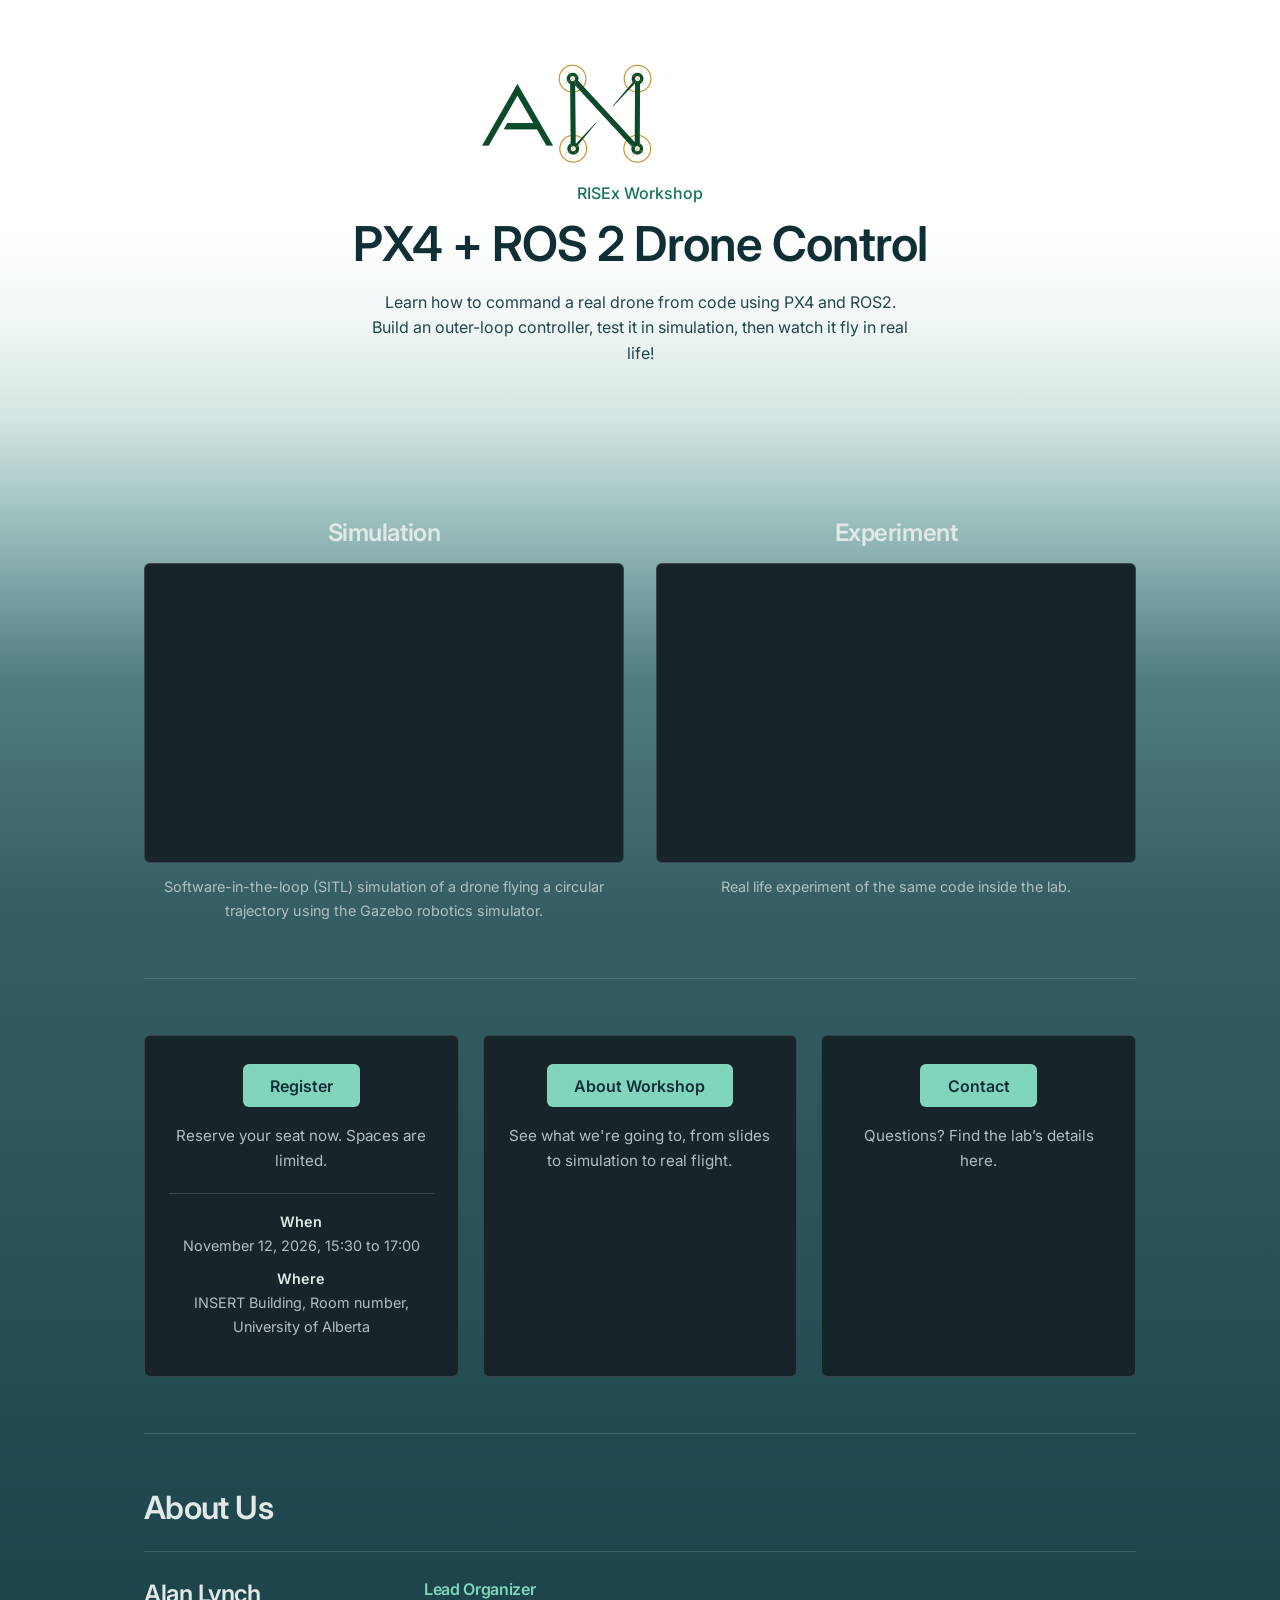
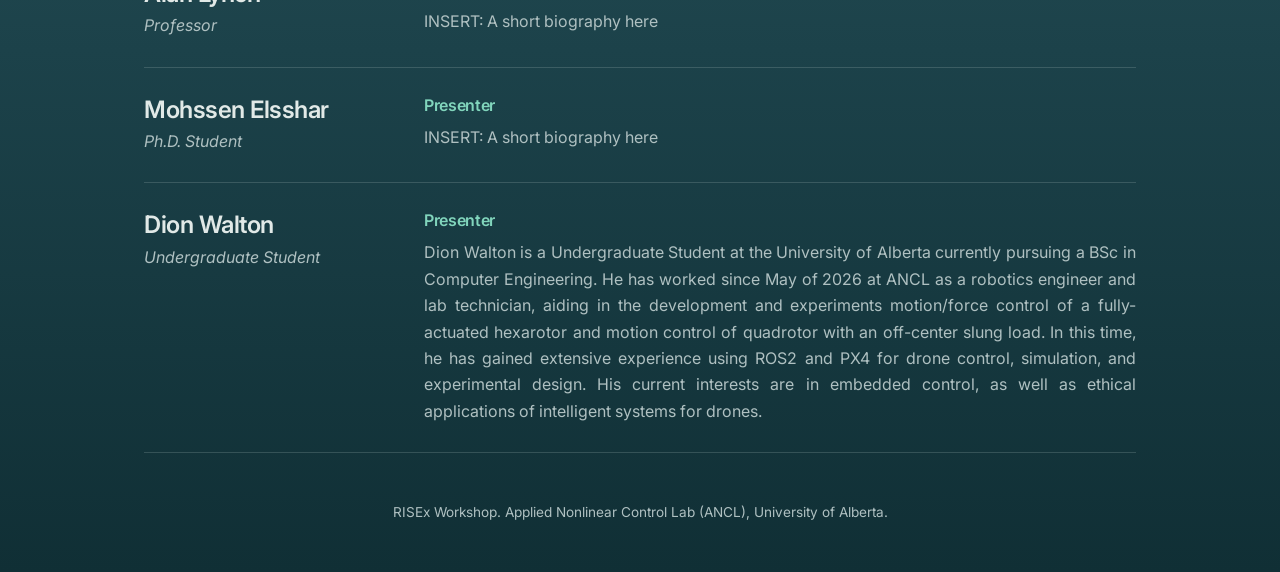
==== index.html @ a8067ac5 "Improve website header, ANCL logo integration, and background gradient" ====
<!DOCTYPE html>
<html lang="en">
<head>
  <meta charset="utf-8">
  <meta name="viewport" content="width=device-width, initial-scale=1">
  <title>PX4 + ROS 2 Drone Control | RISEx Workshop</title>
  <link rel="preconnect" href="https://fonts.googleapis.com">
  <link rel="preconnect" href="https://fonts.gstatic.com" crossorigin>
  <link href="https://fonts.googleapis.com/css2?family=Inter:ital,wght@0,400;0,500;0,600;1,400&display=swap" rel="stylesheet">
  <link rel="stylesheet" href="style.css">
</head>
<body>

<!-- ============ BANNER ============ -->
<header class="banner">
  <div class="logo-ribbon">
    <div class="wrap logo-ribbon-inner">
      <img src="assets/ANCL_logo.gif"
           alt="ANCL Logo"
           class="ribbon-logo">
    </div>
  </div>

  <div class="wrap banner-inner">

    <div>
      <p class="kicker">RISEx Workshop</p>
      <h1>PX4 + ROS 2 Drone Control</h1>
      <p class="lede">Learn how to command a real drone from code using PX4 and ROS2.
        Build an outer-loop controller, 
        test it in simulation, then watch it fly in real life!
      </p>
    </div>
  </div>
</header>

<main class="wrap">

  <!-- ============ SIMULATION / EXPERIMENT GIFS ============ -->
  <section class="demos">
    <figure>
      <h2>Simulation</h2>
      <div class="media"><img src="assets/simulation.gif" alt="PX4 SITL simulation"></div>
      <figcaption>Software-in-the-loop (SITL) simulation of a drone flying a circular trajectory 
        using the Gazebo robotics simulator.
      </figcaption>
    </figure>
    <figure>
      <h2>Experiment</h2>
      <div class="media"><img src="assets/experiment.gif" alt="Real drone flight"></div>
      <figcaption>Real life experiment of the same code inside the lab.</figcaption>
    </figure>
  </section>

  <hr>

  <!-- ============ BUTTONS ============ -->
  <section class="actions">
    <div class="card">
      <a class="btn" href="https://conference.albertarobotics.ca/registration/">Register</a>
      <p>Reserve your seat now. Spaces are limited.</p>
      <dl class="when">
        <dt>When</dt><dd>November 12, 2026, 15:30 to 17:00</dd>
        <dt>Where</dt><dd>INSERT Building, Room number, University of Alberta</dd>
      </dl>
    </div>

    <div class="card">
      <a class="btn" href="about.html">About Workshop</a>
      <p>See what we're going to, from slides to simulation to real flight.</p>
    </div>

    <div class="card">
      <button class="btn" id="contact-btn" type="button" aria-expanded="false" aria-controls="contact-panel">Contact</button>
      <p>Questions? Find the lab’s details here.</p>
    </div>
  </section>

  <!-- Revealed by the Contact button -->
  <div id="contact-panel" class="popup-overlay" hidden>
    <div class="popup-card">
      <button type="button" class="close-btn" id="close-btn" aria-label="Close contact details">&times;</button>
      <h2>Contact Us</h2>
      <dl class="when">
        <h3>Email</h3>
      <p><a href="mailto:alan.lynch@ualberta.ca">alan.lynch@ualberta.ca</a></p>
      <h3>Office phone</h3>
      <p><a href="tel:+17804925147">+1 (780) 492-5147</a></p>
      <h3>Location</h3>
      <p>
        Room W4-050<br>
        ECERF Building (<a href="https://maps.app.goo.gl/ZKnCwWi2fNKg6QhK7">map</a>)<br>
        9107-116 Street NW<br>
        University of Alberta<br>
        Edmonton, Alberta
      </p>
      <h3>Mailing address</h3>
      <p>
        Professor A. F. Lynch<br>
        Donadeo Innovation Centre for Engineering<br>
        9211-116 Street NW<br>
        Edmonton, Alberta<br>
        Canada T6G 1H9
      </p>
      </dl>      
    </div>
  </div>

  <hr>

  <!-- ============ ABOUT US ============ -->
  <section>
    <h2 class="section-title">About Us</h2>

    <article class="person">
      <div>
        <h3>Alan Lynch</h3>
        <p class="rank">Professor</p>
      </div>
      <div>
        <h4>Lead Organizer</h4>
        <p class="bio">INSERT: A short biography here</p>
      </div>
    </article>

    <article class="person">
      <div>
        <h3>Mohssen Elsshar</h3>
        <p class="rank">Ph.D. Student</p>
      </div>
      <div>
        <h4>Presenter</h4>
        <p class="bio">INSERT: A short biography here</p>
      </div>
    </article>

    <article class="person">
      <div>
        <h3>Dion Walton</h3>
        <p class="rank">Undergraduate Student</p>
      </div>
      <div>
        <h4>Presenter</h4>
        <p class="bio">
          Dion Walton is a Undergraduate Student at the University of Alberta currently pursuing a BSc in Computer 
          Engineering. He has worked since May of 2026 at ANCL as a robotics engineer and lab technician, aiding
          in the development and experiments motion/force control of a fully-actuated hexarotor and motion control of 
          quadrotor with an off-center slung load. In this time, he has gained extensive experience using ROS2 and PX4 
          for drone control, simulation, and experimental design. His current interests are in embedded control, 
          as well as ethical applications of intelligent systems for drones.  
        </p>
      </div>
    </article>
  </section>

</main>

<footer class="wrap" style="padding:3rem 1.5rem;text-align:center;font-size:.85rem">
  RISEx Workshop. Applied Nonlinear Control Lab (ANCL), University of Alberta.
</footer>

<script>
  const btn = document.getElementById('contact-btn');
  const panel = document.getElementById('contact-panel');
  const closeBtn = document.getElementById('close-btn');

  function togglePanel(show) {
    const isOpen = show !== undefined ? show : panel.hidden;
    panel.hidden = !isOpen;
    btn.setAttribute('aria-expanded', isOpen);
  }

  btn.addEventListener('click', (e) => {
    e.stopPropagation();
    togglePanel();
  });

  if (closeBtn) {
    closeBtn.addEventListener('click', () => togglePanel(false));
  }

  // Close when clicking the backdrop overlay area outside the card
  panel.addEventListener('click', (e) => {
    if (e.target === panel) {
      togglePanel(false);
    }
  });

  // Close on Escape key press
  document.addEventListener('keydown', (e) => {
    if (e.key === 'Escape' && !panel.hidden) {
      togglePanel(false);
      btn.focus();
    }
  });

  // hide broken image icons until files are added
  document.querySelectorAll('img').forEach(i => i.addEventListener('error', () => i.style.visibility = 'hidden'));
</script>
</body>
</html>
---- style.css ----
/* ============ THEME ============ */
:root {
  --bg: #102F35;            /* page background */
  --banner: #17252B;        /* banner, cards, panels */
  --accent: #81D5BC;        /* buttons, highlights */
  --on-accent: #102F35;     /* button text */
  --accent-hover: #9AE2CD;
  --text: #E1E9E7;          /* headers, main text */
  --muted: #AFC0C1;         /* descriptions, secondary text */
  --line: rgba(175, 192, 193, 0.22);
  --radius: 6px;
  --max: 1040px;
  --font-body: "Inter", system-ui, sans-serif;
  --font-head: "Inter", system-ui, sans-serif;
}

* { box-sizing: border-box; }
body {
  margin: 0;
  min-height: 100vh;
  background: linear-gradient(
    to bottom,
    #ffffff 0px,
    #ffffff 230px,
    #f0f7f6 320px,
    #d2e5e2 420px,
    #9bbfbd 520px,
    #507c80 680px,
    #365f65 900px,
    #285158 1250px,
    #1c424a 1650px,
    #102F35 100%
  );
  color: var(--muted);
  font: 400 1rem/1.65 var(--font-body);
}
.wrap { max-width: var(--max); margin: 0 auto; padding: 0 1.5rem; }
h1, h2, h3, h4 { margin: 0; color: var(--text); font-family: var(--font-head); font-weight: 600; line-height: 1.15; letter-spacing: -0.02em; }
a { color: var(--accent); }
img { display: block; max-width: 100%; }
hr { border: 0; border-top: 1px solid var(--line); margin: 3.5rem 0; }
p { margin: 0; }

/* ---------- Banner ---------- */
.banner { background: transparent; border: none; }
.banner-inner {
  display: flex;
  align-items: center;
  justify-content: center;
  text-align: center;
  margin-top: -45px;
  padding: 0 24px 105px;
  position: relative;
  z-index: 2;
}
.logo-ribbon {
  background: transparent;
  border: none;
}

.logo-ribbon-inner {
  display: flex;
  justify-content: center;
  align-items: center;
  padding: 0 24px;
}

.ribbon-logo {
  display: block;
  width: 400px;
  max-width: 100%;
  height: auto;
  background: white;
  border: none;
  border-radius: 0;
  box-shadow: none;
}
.banner h1 { font-size: clamp(2rem, 4vw, 3rem); color: #102F35; line-height: 1.15; }
.banner .kicker { margin-bottom: 10px; color: #16745B; font-weight: 500; }
.banner .lede {
  margin: 18px auto 0;
  max-width: 55ch;
  color: #24454B;
  line-height: 1.6;
}

/* ---------- Simulation / experiment gifs ---------- */
.demos { display: grid; grid-template-columns: 1fr 1fr; gap: 2rem; margin-top: 3rem; }
.demos figure { margin: 0; text-align: center; }
.demos h2 { margin-bottom: 1rem; font-size: 1.5rem; }
.media { aspect-ratio: 16 / 10; overflow: hidden; background: var(--banner); border: 1px solid var(--line); border-radius: var(--radius); }
.media img { width: 100%; height: 100%; object-fit: cover; }
.demos figcaption { margin-top: .75rem; font-size: .9rem; }

/* ---------- Action cards ---------- */
.actions { display: grid; grid-template-columns: repeat(3, 1fr); gap: 1.5rem; }
.card { display: flex; flex-direction: column; align-items: center; gap: 1rem; padding: 1.75rem 1.5rem; text-align: center; background: var(--banner); border: 1px solid var(--line); border-radius: var(--radius); }
.card p { font-size: .95rem; }
.btn { display: inline-block; padding: .7rem 1.7rem; border: 0; border-radius: var(--radius); background: var(--accent); color: var(--on-accent); font: 600 1rem var(--font-body); text-decoration: none; cursor: pointer; transition: background .15s; }
.btn:hover { background: var(--accent-hover); }
.btn:focus-visible { outline: 2px solid var(--text); outline-offset: 3px; }
.when { width: 100%; margin: .25rem 0 0; padding-top: 1rem; border-top: 1px solid var(--line); font-size: .9rem; }
.when dt { color: var(--text); font-weight: 600; }
.when dd { margin: 0 0 .6rem; }

/* ---------- Pop-up Button ---------- */
/* Full-screen Backdrop Blur */
.popup-overlay {
  position: fixed;
  inset: 0;
  z-index: 1000;
  display: flex;
  align-items: center;
  justify-content: center;
  background: rgba(16, 47, 53, 0.65); /* Matches --bg with transparency */
  backdrop-filter: blur(8px);
  -webkit-backdrop-filter: blur(8px); /* Safari support */
}

.popup-overlay[hidden] {
  display: none !important;
}

/* Card Content */
.popup-card {
  position: relative;
  width: min(90vw, 420px);
  padding: 2rem 1.75rem 1.75rem;
  background: var(--banner);
  color: var(--muted);
  border: 1px solid var(--line);
  border-radius: var(--radius);
  box-shadow: 0 20px 25px -5px rgba(0, 0, 0, 0.5), 0 8px 10px -6px rgba(0, 0, 0, 0.5);
}

.popup-card h3 {
  margin-bottom: 0.75rem;
  color: var(--text);
}

.popup-card p {
  margin-bottom: 0.5rem;
}

/* Close button matching theme */
.close-btn {
  position: absolute;
  top: 0.75rem;
  right: 0.75rem;
  display: flex;
  align-items: center;
  justify-content: center;
  width: 2rem;
  height: 2rem;
  padding: 0;
  background: transparent;
  border: 0;
  border-radius: var(--radius);
  color: var(--muted);
  font-size: 1.5rem;
  line-height: 1;
  cursor: pointer;
  transition: color 0.15s, background-color 0.15s;
}

.close-btn:hover {
  background: var(--line);
  color: var(--accent);
}

.close-btn:focus-visible {
  outline: 2px solid var(--text);
  outline-offset: 2px;
}

/* ---------- About us (paper-style author blocks) ---------- */
.section-title { margin-bottom: 1.5rem; font-size: 2rem; }
.person { display: grid; grid-template-columns: 240px 1fr; gap: 1rem 2.5rem; padding: 1.75rem 0; border-top: 1px solid var(--line); }
.person:last-child { border-bottom: 1px solid var(--line); }
.person h3 { font-size: 1.5rem; }
.rank { margin-top: .3rem; font-style: italic; }
.person h4 { margin-bottom: .6rem; color: var(--accent); font-family: var(--font-body); font-size: 1rem; font-weight: 600; }
.person .bio { text-align: justify; hyphens: auto; }

/* ---------- About page (poster) ---------- */
.back { display: inline-block; padding: 1rem 0; text-decoration: none; font-weight: 500; }
.poster { padding-top: 3.5rem; padding-bottom: 4rem; }
.poster h1 { font-size: clamp(2.4rem, 6vw, 4rem); }
.poster .lede { margin-top: 1rem; font-size: 1.15rem; }
.parts { display: grid; grid-template-columns: repeat(3, 1fr); gap: 1.5rem; }
.part { padding: 1.5rem; background: var(--banner); border: 1px solid var(--line); border-radius: var(--radius); }
.part .num { display: block; margin-bottom: .5rem; color: var(--accent); font: 600 2.6rem/1 var(--font-head); }
.part h2 { font-size: 1.4rem; }
.part .meta { margin-top: .2rem; font-size: .9rem; }
.part ul, .outcomes { margin: 1rem 0 0; padding-left: 1.1rem; }
.part li, .outcomes li { margin-bottom: .45rem; }
.outcomes { columns: 2; column-gap: 3rem; }
.outcomes li { break-inside: avoid; }
.poster h2.sub { margin-bottom: 1rem; font-size: 1.6rem; }

@media (max-width: 760px) {
  .banner-inner { flex-direction: column; align-items: center; margin-top: -25px; padding-bottom: 90px; }
  .ribbon-logo { width: 340px; }
  .demos, .actions, .parts { grid-template-columns: 1fr; }
  .person { grid-template-columns: 1fr; }
  .outcomes { columns: 1; }
  .panel dl { grid-template-columns: 1fr; gap: .1rem; }
  .panel dd { margin-bottom: .6rem; }
}
@media (prefers-reduced-motion: reduce) { .btn { transition: none; } }
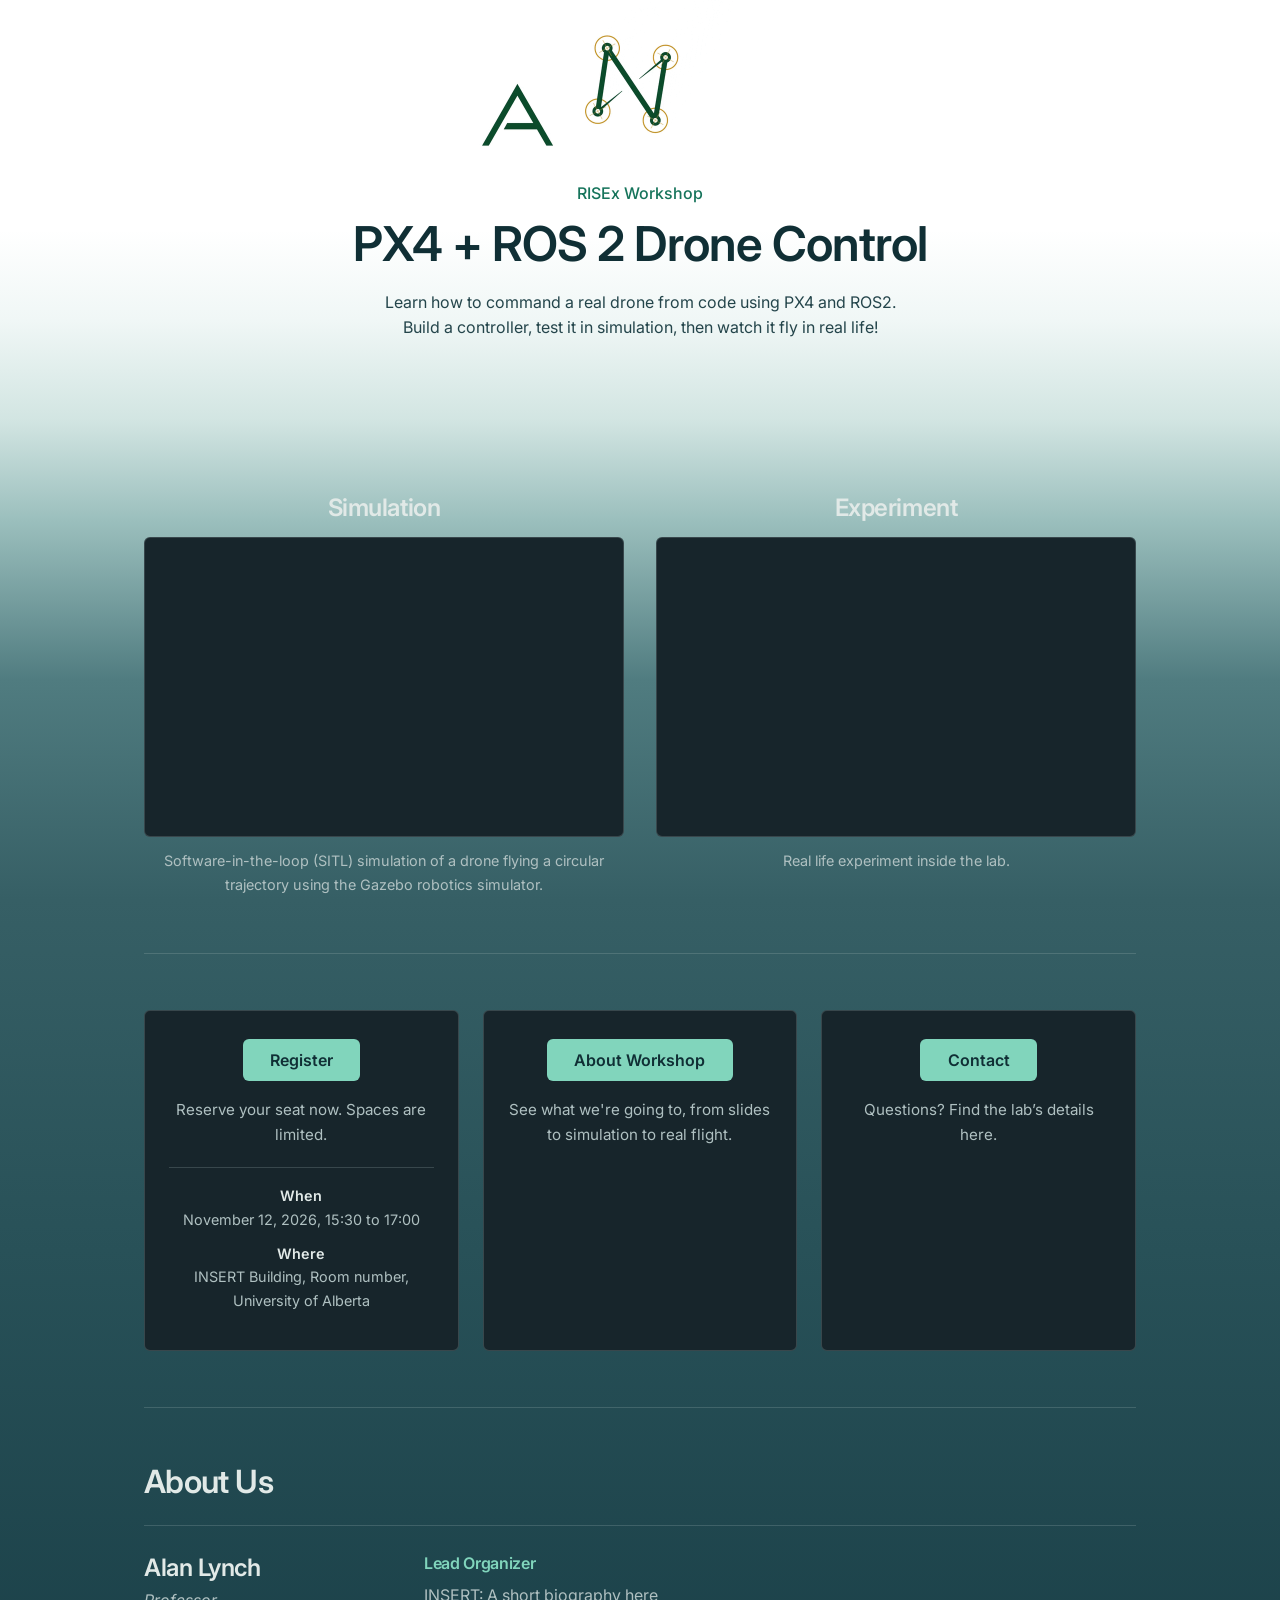
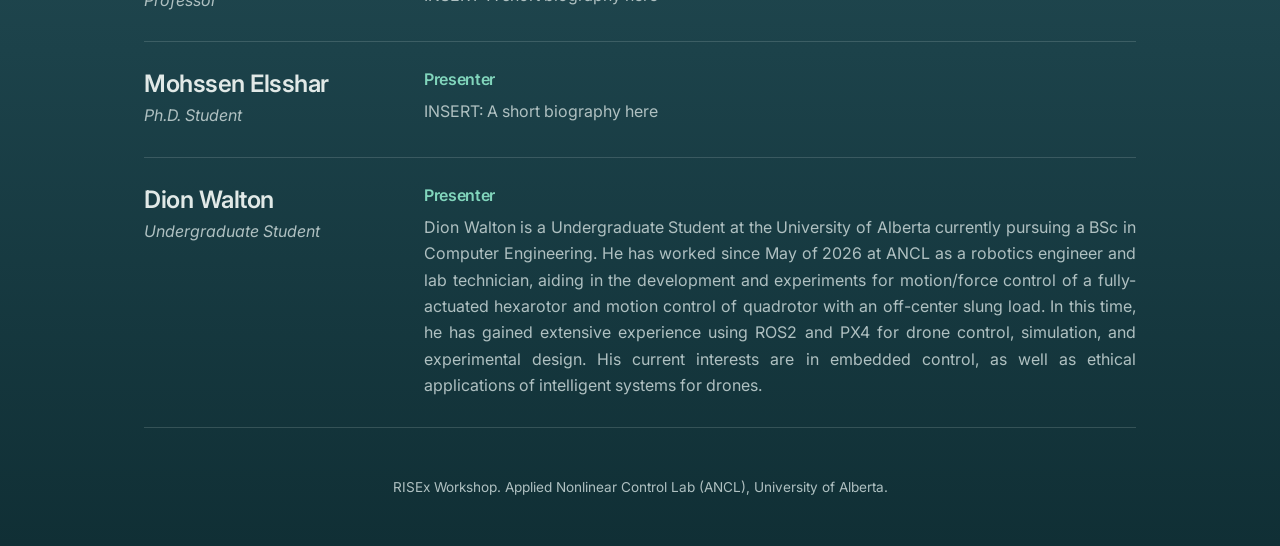
==== commit 16e1d4f5: "Merge branch 'improve-website-design'" ====
--- a/index.html
+++ b/index.html
@@ -27,8 +27,7 @@
       <p class="kicker">RISEx Workshop</p>
       <h1>PX4 + ROS 2 Drone Control</h1>
       <p class="lede">Learn how to command a real drone from code using PX4 and ROS2.
-        Build an outer-loop controller, 
-        test it in simulation, then watch it fly in real life!
+        Build a controller, test it in simulation, then watch it fly in real life!
       </p>
     </div>
   </div>
@@ -48,7 +47,7 @@
     <figure>
       <h2>Experiment</h2>
       <div class="media"><img src="assets/experiment.gif" alt="Real drone flight"></div>
-      <figcaption>Real life experiment of the same code inside the lab.</figcaption>
+      <figcaption>Real life experiment inside the lab.</figcaption>
     </figure>
   </section>
 
@@ -144,7 +143,7 @@
         <p class="bio">
           Dion Walton is a Undergraduate Student at the University of Alberta currently pursuing a BSc in Computer 
           Engineering. He has worked since May of 2026 at ANCL as a robotics engineer and lab technician, aiding
-          in the development and experiments motion/force control of a fully-actuated hexarotor and motion control of 
+          in the development and experiments for motion/force control of a fully-actuated hexarotor and motion control of 
           quadrotor with an off-center slung load. In this time, he has gained extensive experience using ROS2 and PX4 
           for drone control, simulation, and experimental design. His current interests are in embedded control, 
           as well as ethical applications of intelligent systems for drones.  
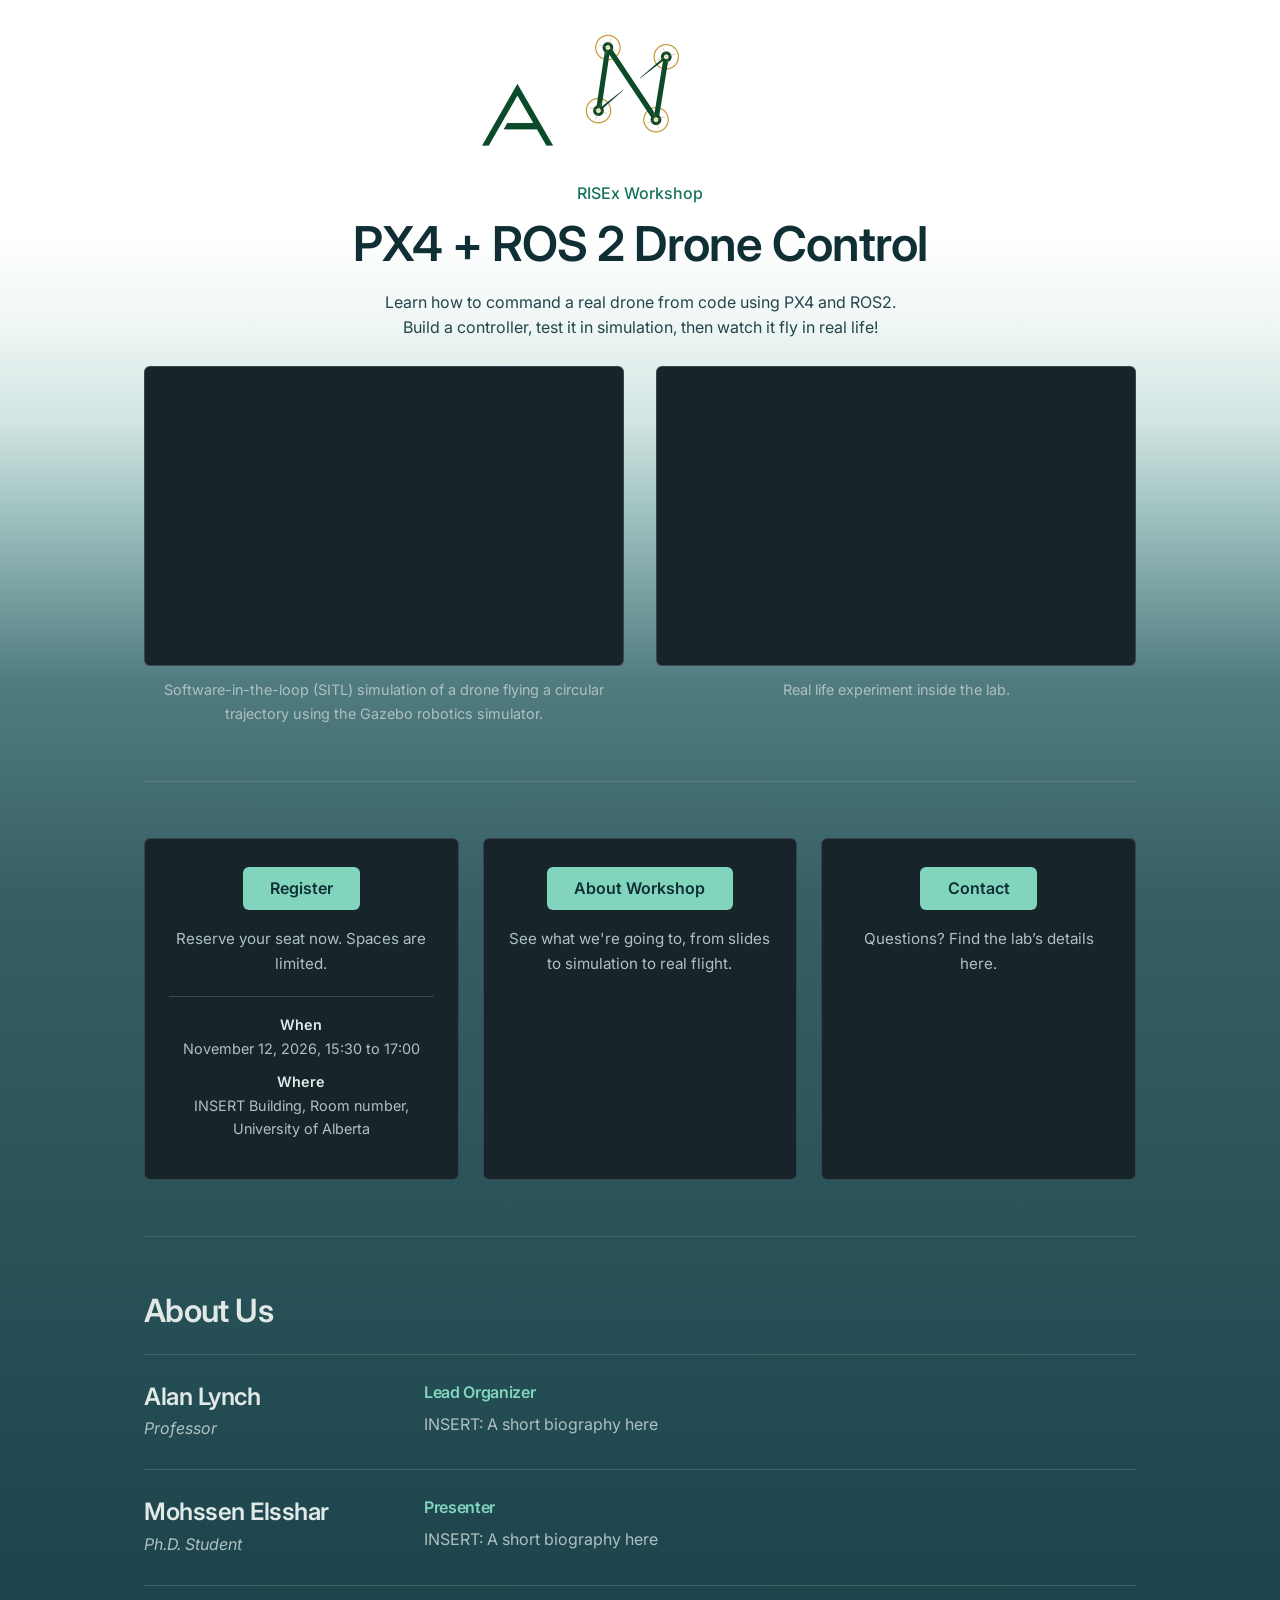
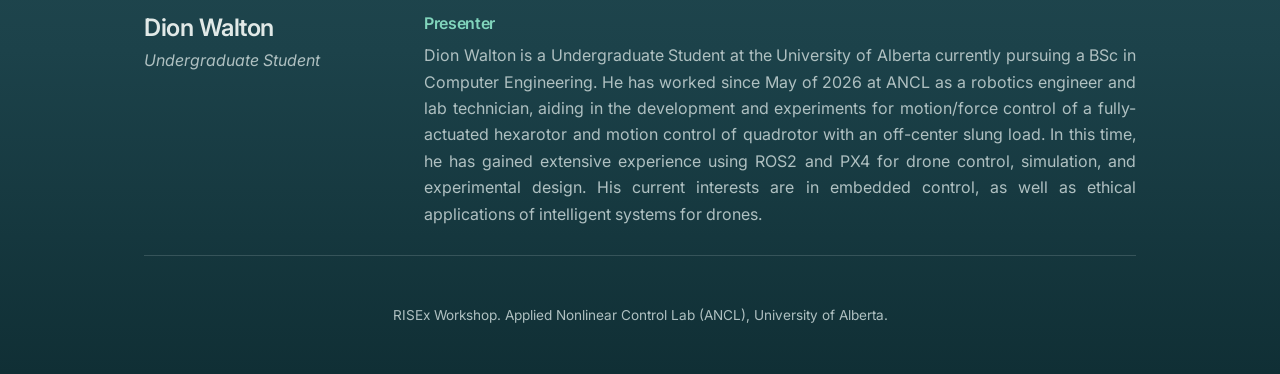
==== commit d4ac6c45: "fix formatting issues, updated colours" ====
--- a/index.html
+++ b/index.html
@@ -38,14 +38,12 @@
   <!-- ============ SIMULATION / EXPERIMENT GIFS ============ -->
   <section class="demos">
     <figure>
-      <h2>Simulation</h2>
       <div class="media"><img src="assets/simulation.gif" alt="PX4 SITL simulation"></div>
       <figcaption>Software-in-the-loop (SITL) simulation of a drone flying a circular trajectory 
         using the Gazebo robotics simulator.
       </figcaption>
     </figure>
     <figure>
-      <h2>Experiment</h2>
       <div class="media"><img src="assets/experiment.gif" alt="Real drone flight"></div>
       <figcaption>Real life experiment inside the lab.</figcaption>
     </figure>
@@ -152,11 +150,10 @@
     </article>
   </section>
 
+  <footer class="wrap" style="padding:3rem 1.5rem;text-align:center;font-size:.85rem">
+    RISEx Workshop. Applied Nonlinear Control Lab (ANCL), University of Alberta.
+  </footer>
 </main>
-
-<footer class="wrap" style="padding:3rem 1.5rem;text-align:center;font-size:.85rem">
-  RISEx Workshop. Applied Nonlinear Control Lab (ANCL), University of Alberta.
-</footer>
 
 <script>
   const btn = document.getElementById('contact-btn');
--- a/style.css
+++ b/style.css
@@ -85,7 +85,7 @@
 }
 
 /* ---------- Simulation / experiment gifs ---------- */
-.demos { display: grid; grid-template-columns: 1fr 1fr; gap: 2rem; margin-top: 3rem; }
+.demos { display: grid; grid-template-columns: 1fr 1fr; gap: 2rem; margin-top: -5.0rem; }
 .demos figure { margin: 0; text-align: center; }
 .demos h2 { margin-bottom: 1rem; font-size: 1.5rem; }
 .media { aspect-ratio: 16 / 10; overflow: hidden; background: var(--banner); border: 1px solid var(--line); border-radius: var(--radius); }
@@ -183,6 +183,7 @@
 .person .bio { text-align: justify; hyphens: auto; }
 
 /* ---------- About page (poster) ---------- */
+body.about-page { background: var(--bg); }
 .back { display: inline-block; padding: 1rem 0; text-decoration: none; font-weight: 500; }
 .poster { padding-top: 3.5rem; padding-bottom: 4rem; }
 .poster h1 { font-size: clamp(2.4rem, 6vw, 4rem); }
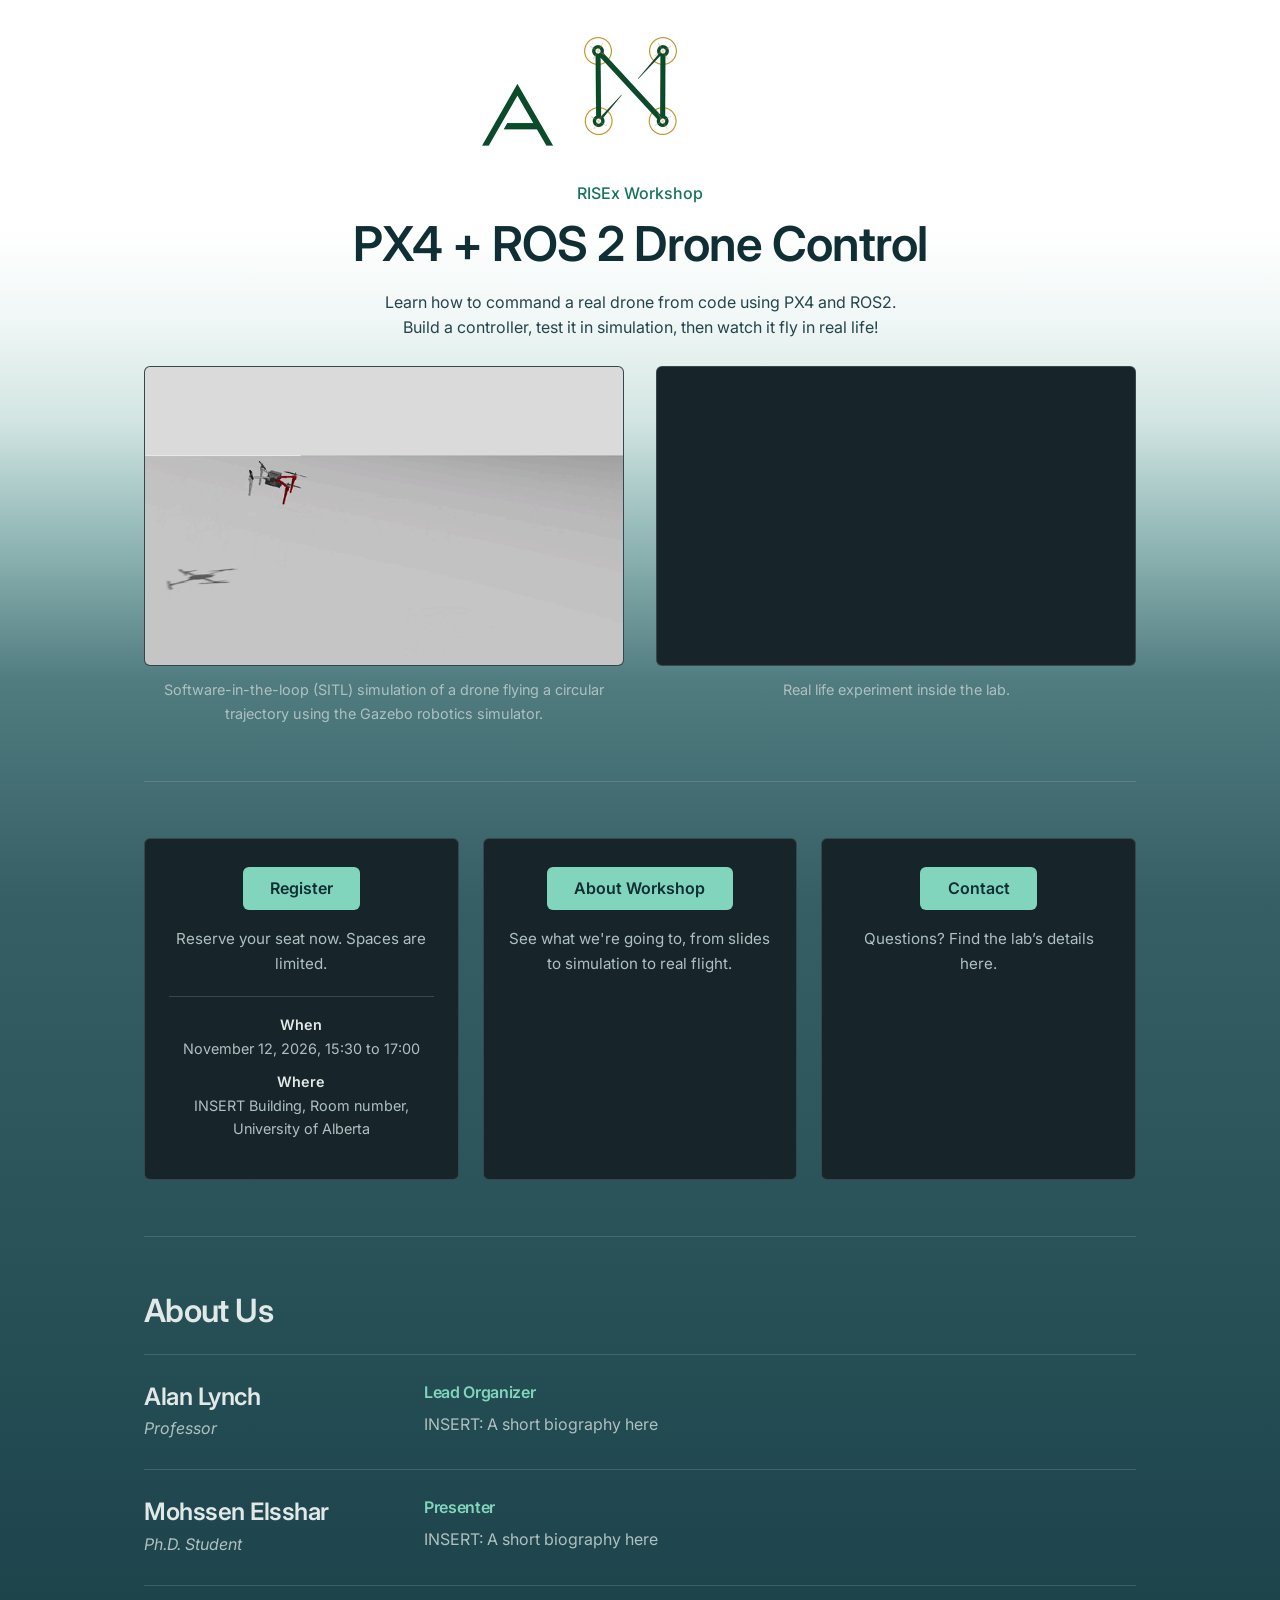
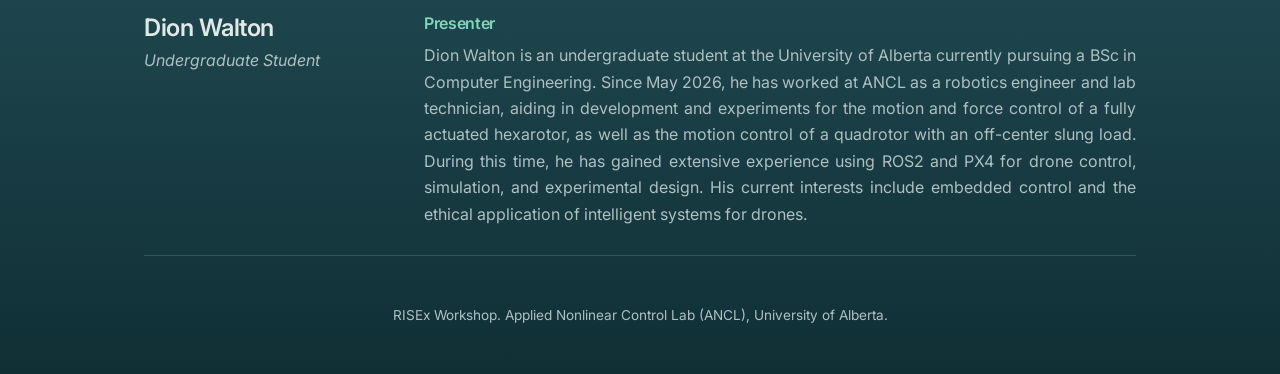
==== commit 93c40ea8: "fix bio" ====
--- a/index.html
+++ b/index.html
@@ -139,12 +139,13 @@
       <div>
         <h4>Presenter</h4>
         <p class="bio">
-          Dion Walton is a Undergraduate Student at the University of Alberta currently pursuing a BSc in Computer 
-          Engineering. He has worked since May of 2026 at ANCL as a robotics engineer and lab technician, aiding
-          in the development and experiments for motion/force control of a fully-actuated hexarotor and motion control of 
-          quadrotor with an off-center slung load. In this time, he has gained extensive experience using ROS2 and PX4 
-          for drone control, simulation, and experimental design. His current interests are in embedded control, 
-          as well as ethical applications of intelligent systems for drones.  
+          Dion Walton is an undergraduate student at the University of Alberta currently pursuing a BSc in 
+          Computer Engineering. Since May 2026, he has worked at ANCL as a robotics engineer and lab technician, 
+          aiding in development and experiments for the motion and force control of a fully actuated hexarotor, 
+          as well as the motion control of a quadrotor with an off-center slung load. During this time, 
+          he has gained extensive experience using ROS2 and PX4 for drone control, simulation, and experimental 
+          design. His current interests include embedded control and the ethical application of 
+          intelligent systems for drones.
         </p>
       </div>
     </article>
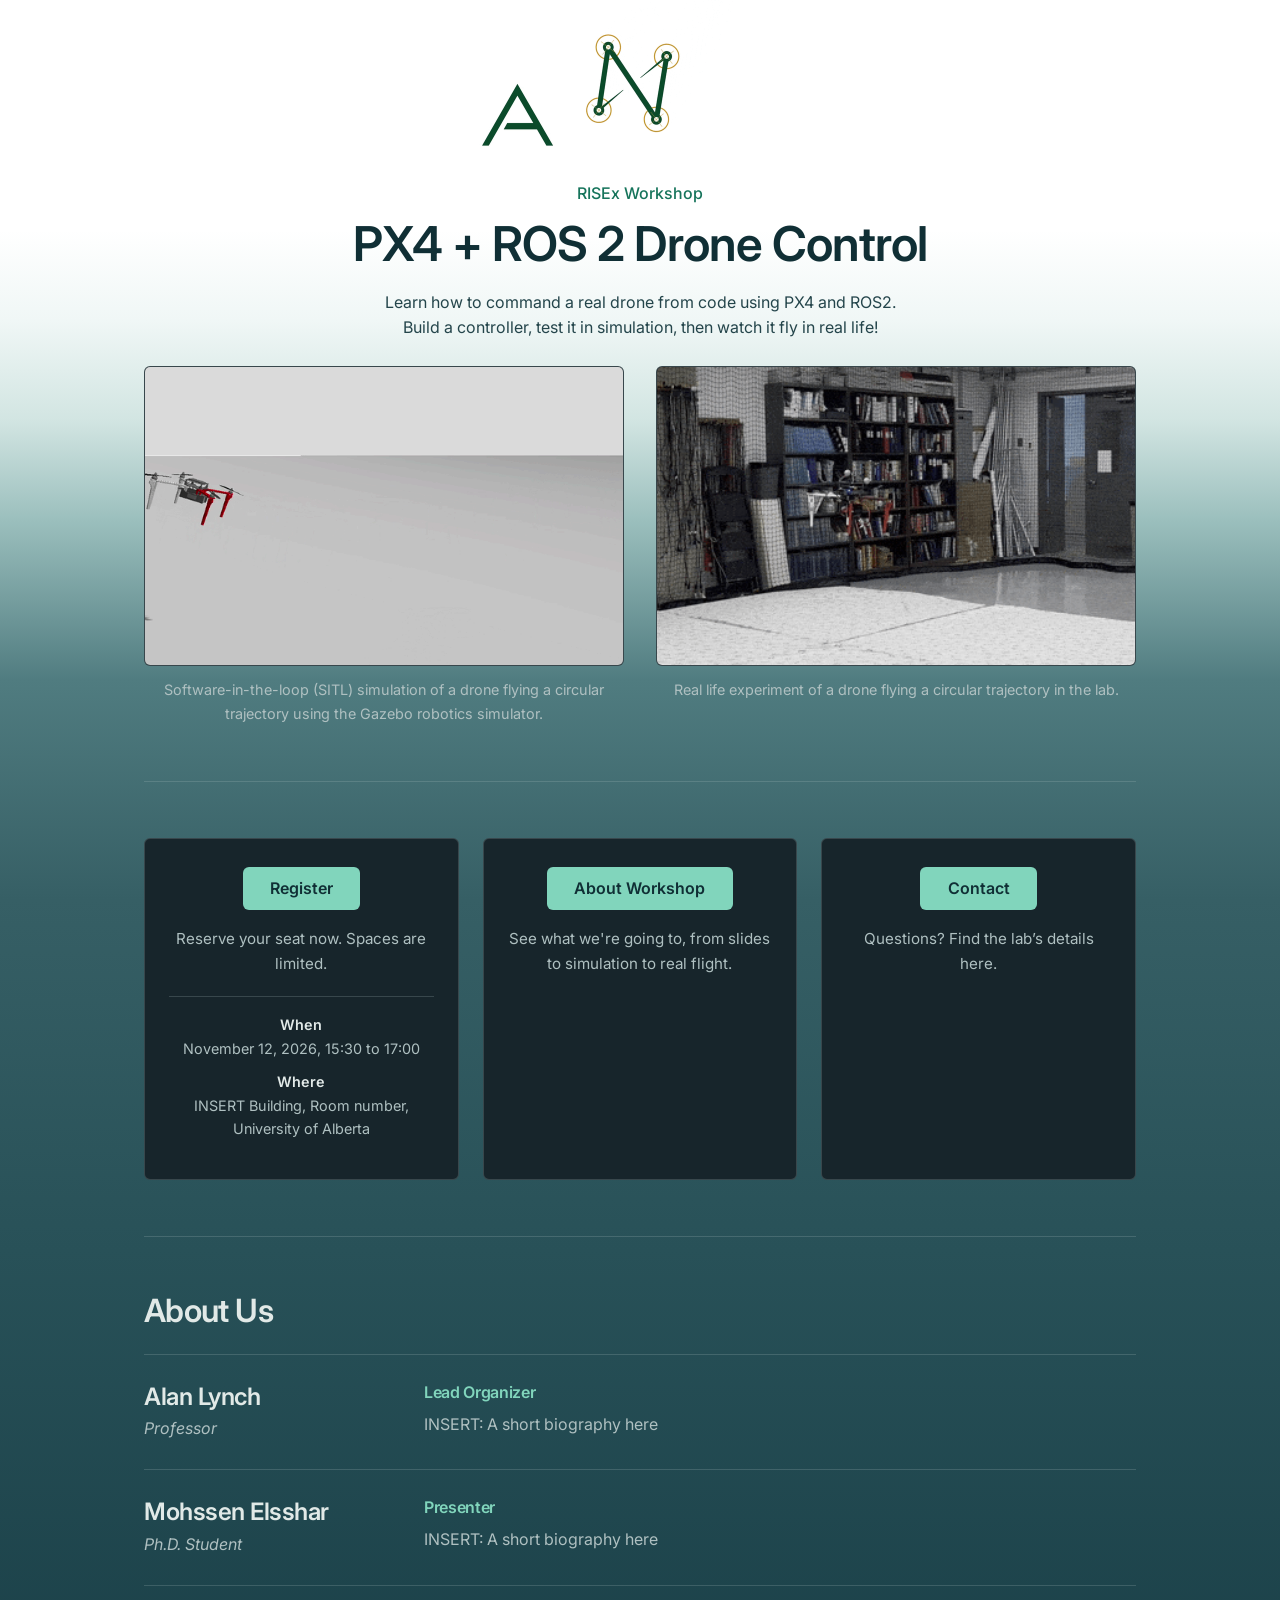
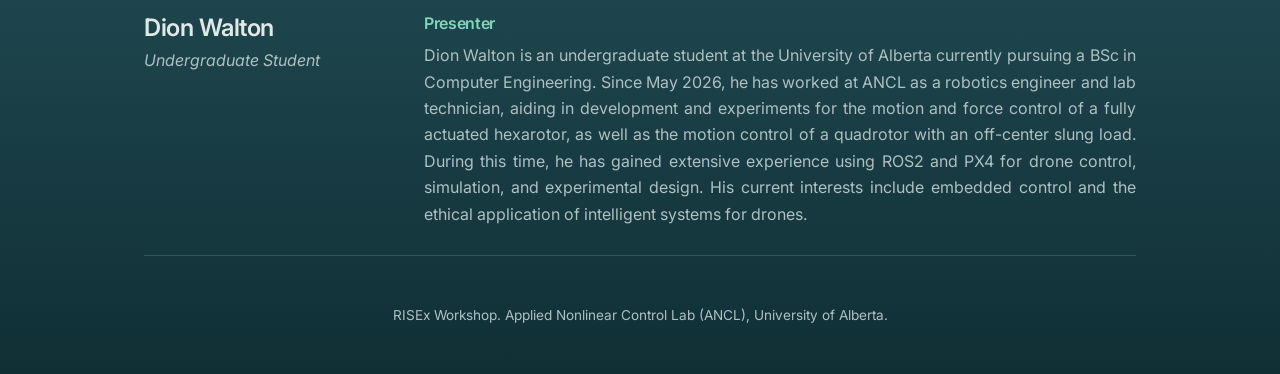
==== commit 84070034: "added a bit more for the exp caption" ====
--- a/index.html
+++ b/index.html
@@ -45,7 +45,7 @@
     </figure>
     <figure>
       <div class="media"><img src="assets/experiment.gif" alt="Real drone flight"></div>
-      <figcaption>Real life experiment inside the lab.</figcaption>
+      <figcaption>Real life experiment of a drone flying a circular trajectory in the lab.</figcaption>
     </figure>
   </section>
 
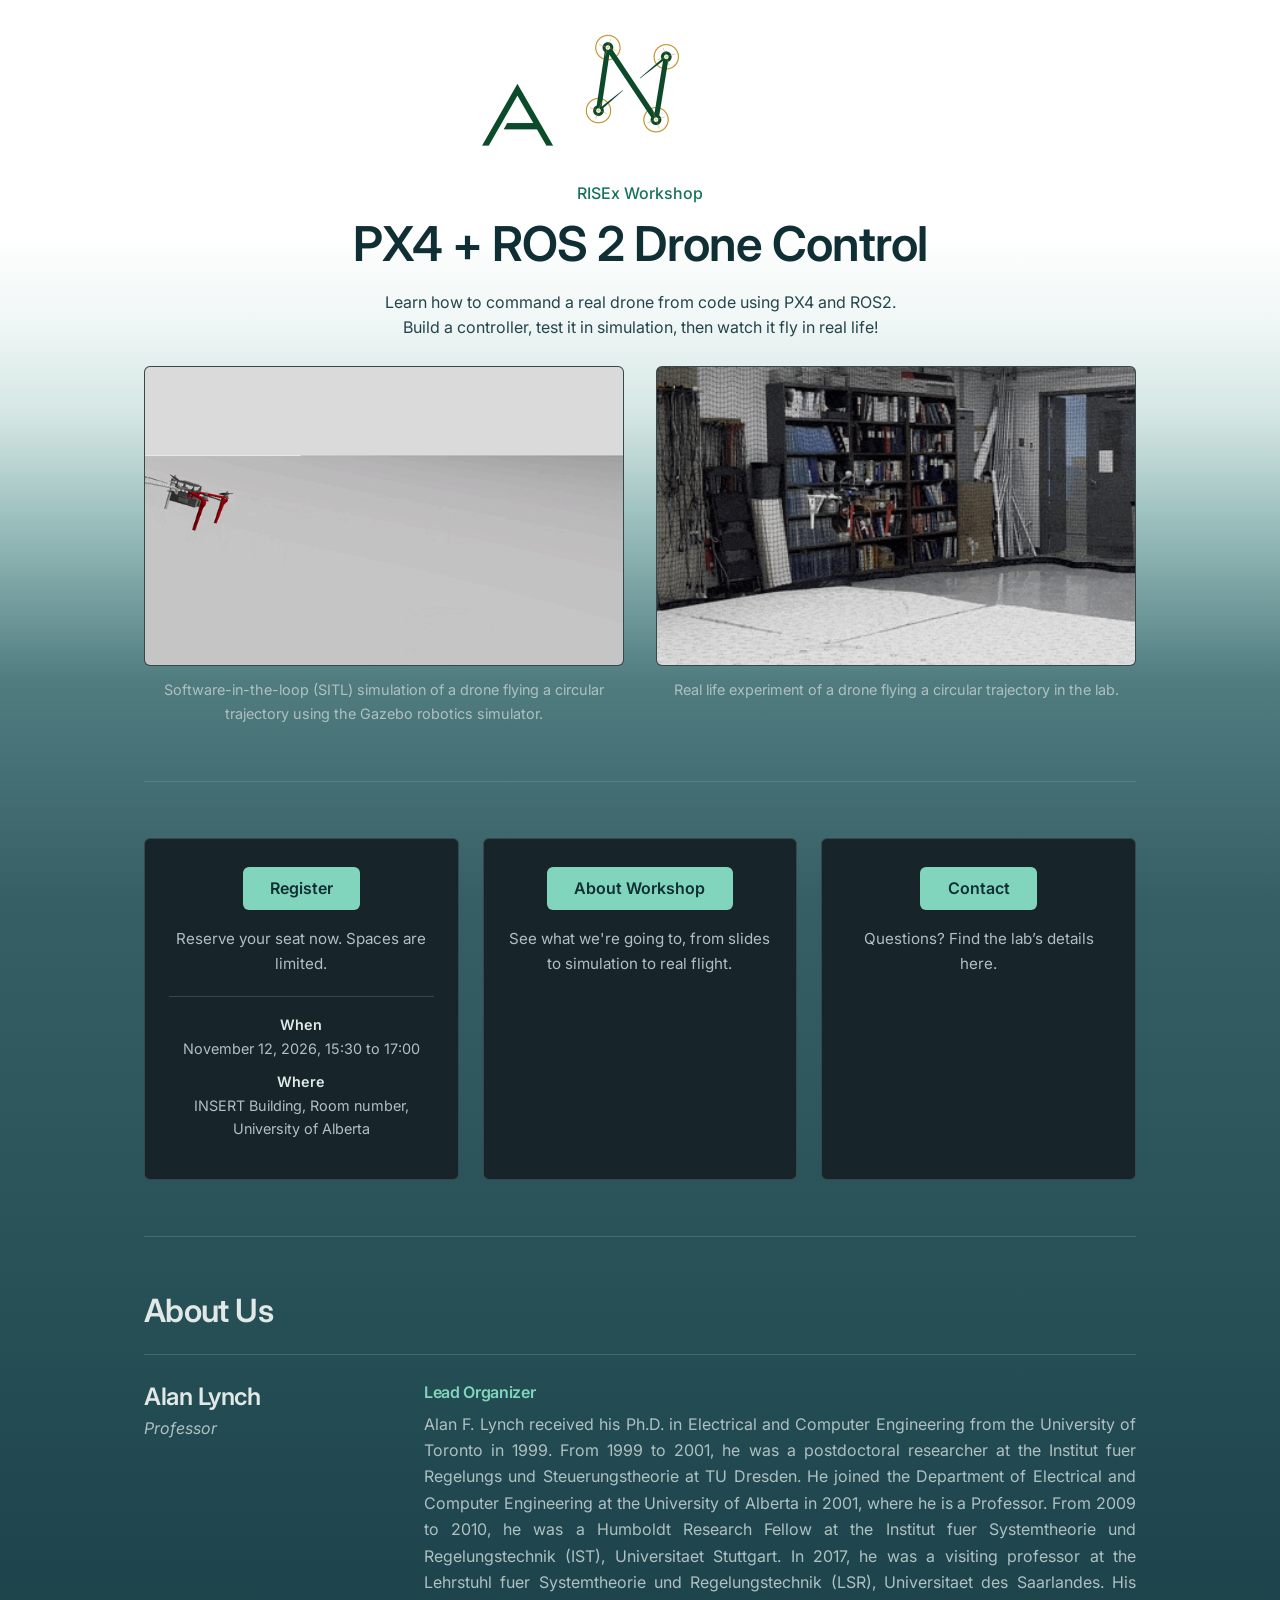
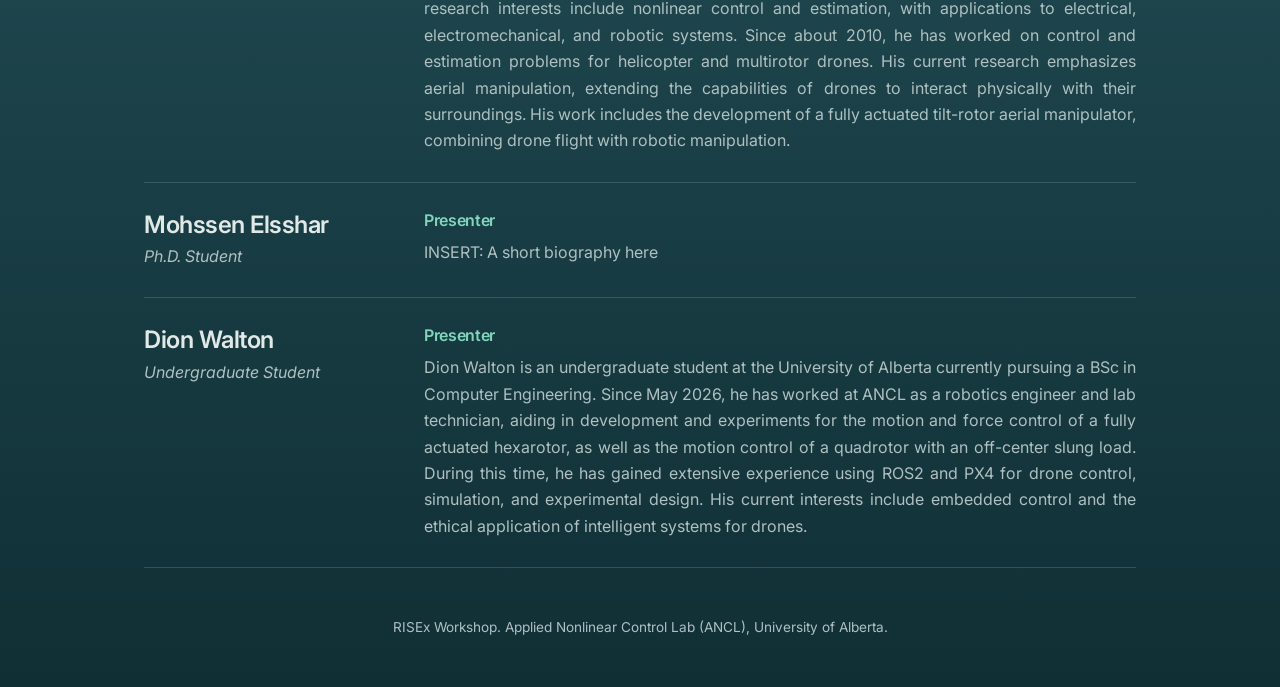
==== commit fbd9673b: "updated prof bio" ====
--- a/index.html
+++ b/index.html
@@ -116,7 +116,20 @@
       </div>
       <div>
         <h4>Lead Organizer</h4>
-        <p class="bio">INSERT: A short biography here</p>
+        <p class="bio">
+          Alan F. Lynch received his Ph.D. in Electrical and Computer Engineering from the 
+          University of Toronto in 1999. From 1999 to 2001, he was a postdoctoral researcher at the 
+          Institut fuer Regelungs und Steuerungstheorie at TU Dresden. He joined the Department of Electrical 
+          and Computer Engineering at the University of Alberta in 2001, where he is a Professor. From 2009 to 
+          2010, he was a Humboldt Research Fellow at the Institut fuer Systemtheorie und Regelungstechnik (IST),
+          Universitaet Stuttgart. In 2017, he was a visiting professor at the Lehrstuhl fuer Systemtheorie und 
+          Regelungstechnik (LSR), Universitaet des Saarlandes. His research interests include nonlinear control 
+          and estimation, with applications to electrical, electromechanical, and robotic systems. Since about 
+          2010, he has worked on control and estimation problems for helicopter and multirotor drones. 
+          His current research emphasizes aerial manipulation, extending the capabilities of drones to interact 
+          physically with their surroundings. His work includes the development of a fully actuated tilt-rotor 
+          aerial manipulator, combining drone flight with robotic manipulation.
+        </p>
       </div>
     </article>
 
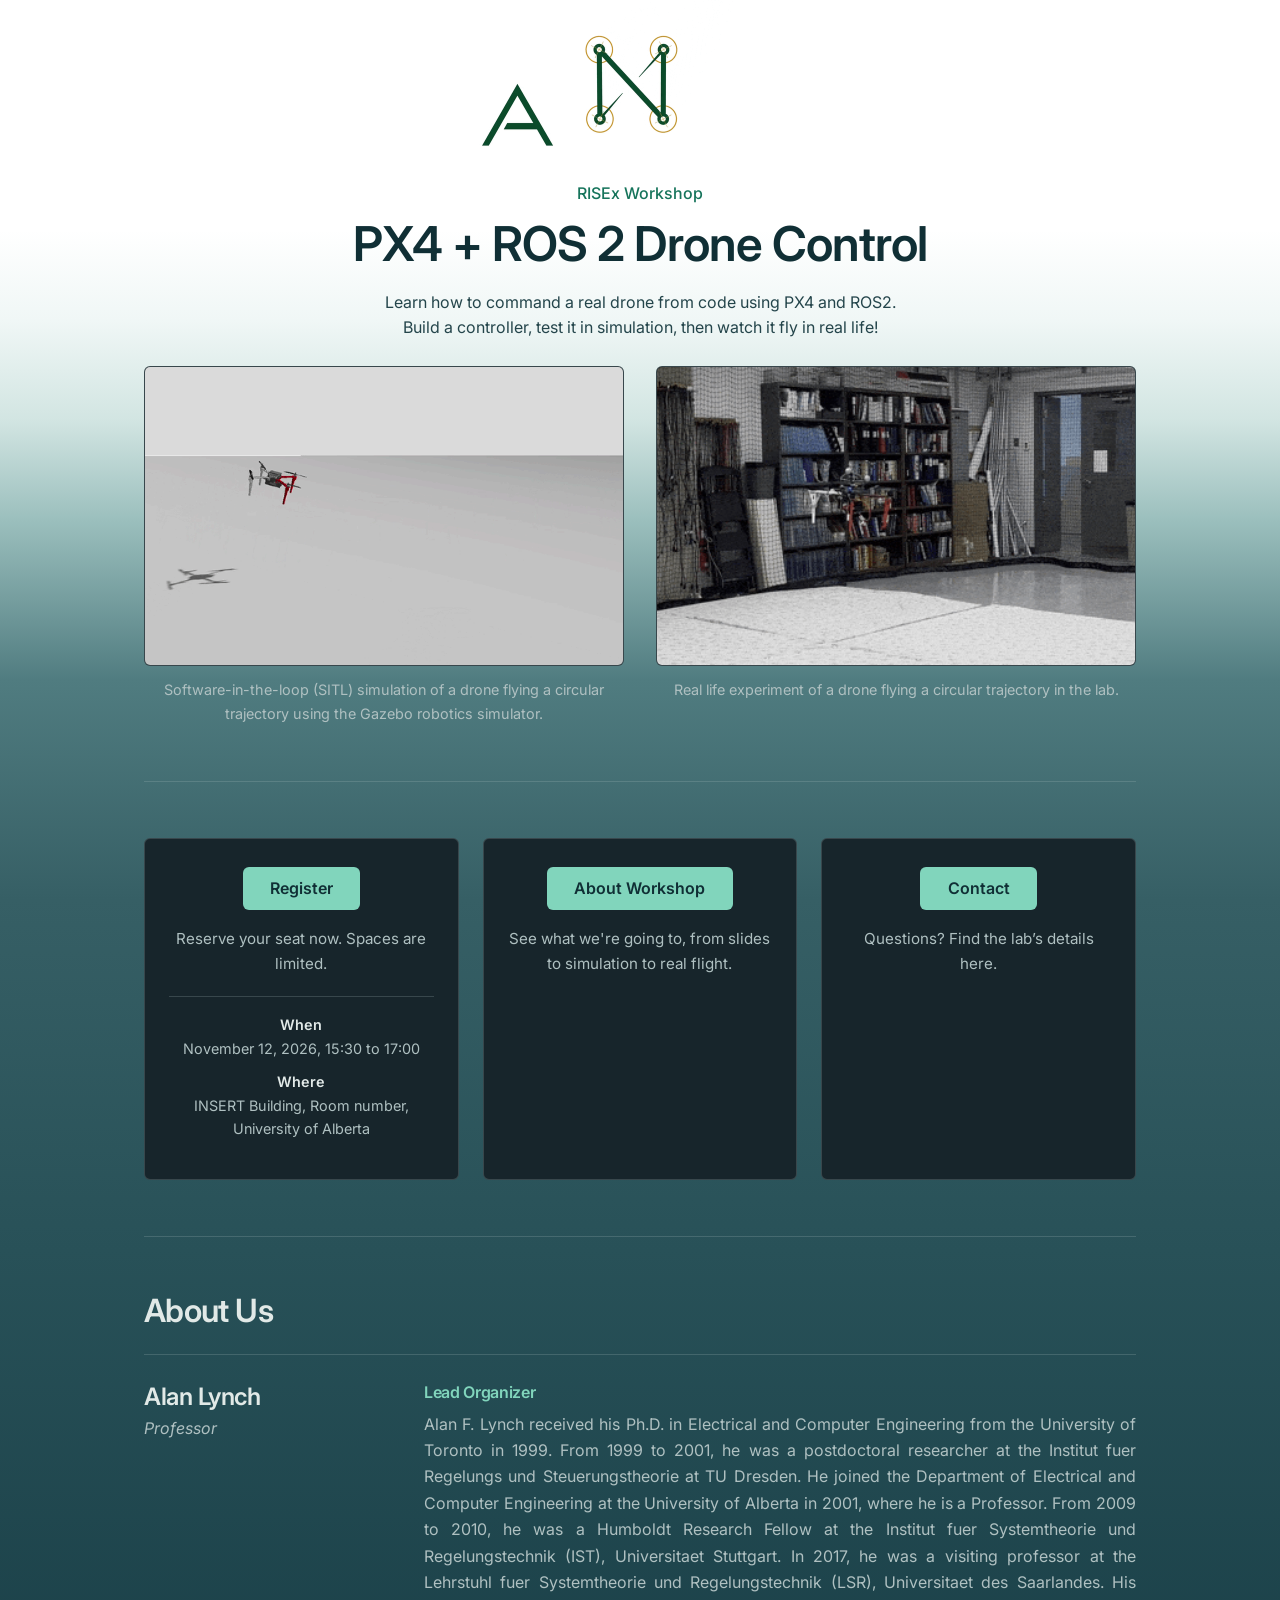
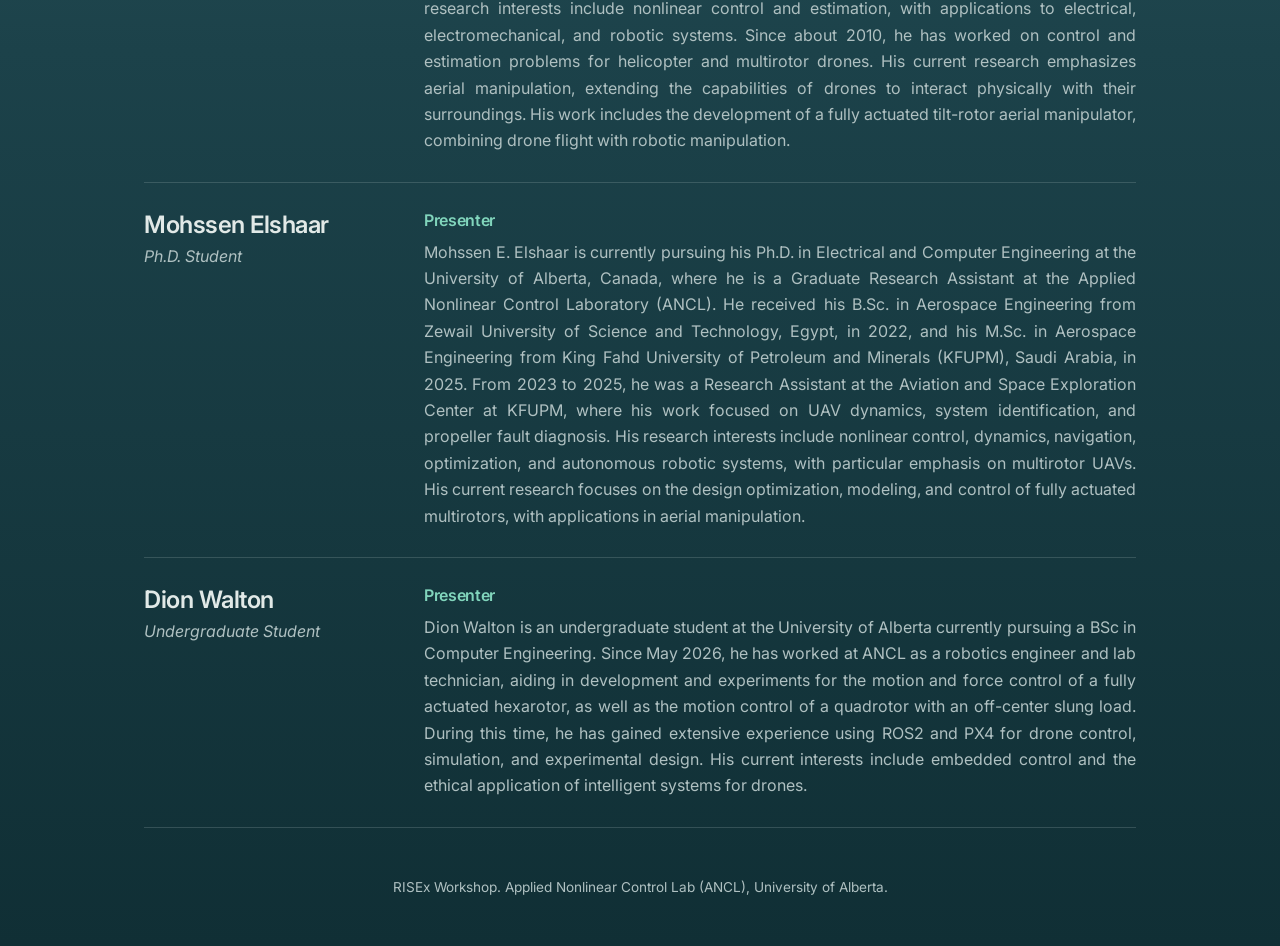
==== commit d02234be: "added mohssen bio" ====
--- a/index.html
+++ b/index.html
@@ -135,12 +135,23 @@
 
     <article class="person">
       <div>
-        <h3>Mohssen Elsshar</h3>
+        <h3>Mohssen Elshaar</h3>
         <p class="rank">Ph.D. Student</p>
       </div>
       <div>
         <h4>Presenter</h4>
-        <p class="bio">INSERT: A short biography here</p>
+        <p class="bio">
+          Mohssen E. Elshaar is currently pursuing his Ph.D. in Electrical and Computer Engineering at the 
+          University of Alberta, Canada, where he is a Graduate Research Assistant at the Applied Nonlinear 
+          Control Laboratory (ANCL). He received his B.Sc. in Aerospace Engineering from Zewail University of 
+          Science and Technology, Egypt, in 2022, and his M.Sc. in Aerospace Engineering from King Fahd 
+          University of Petroleum and Minerals (KFUPM), Saudi Arabia, in 2025. From 2023 to 2025, he was a 
+          Research Assistant at the Aviation and Space Exploration Center at KFUPM, where his work focused on 
+          UAV dynamics, system identification, and propeller fault diagnosis. His research interests include 
+          nonlinear control, dynamics, navigation, optimization, and autonomous robotic systems, with particular 
+          emphasis on multirotor UAVs. His current research focuses on the design optimization, modeling, 
+          and control of fully actuated multirotors, with applications in aerial manipulation.
+        </p>
       </div>
     </article>
 
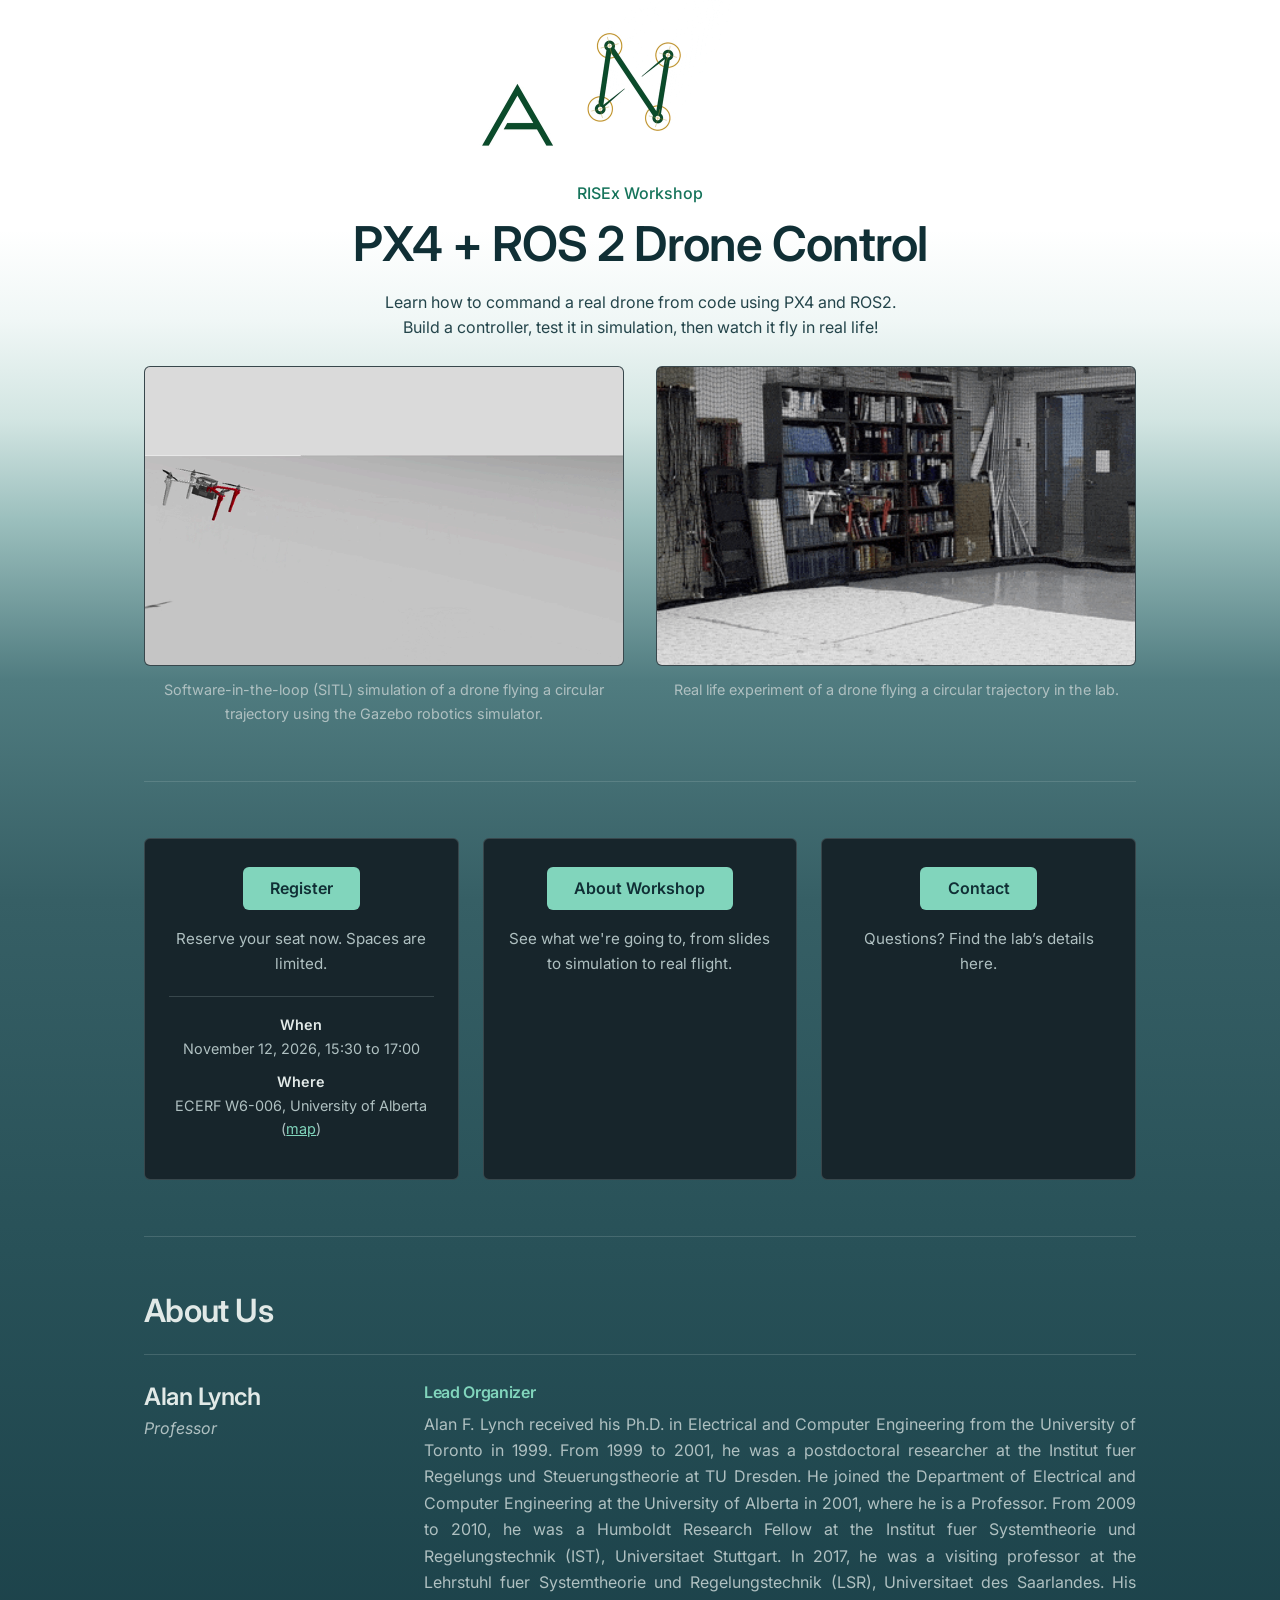
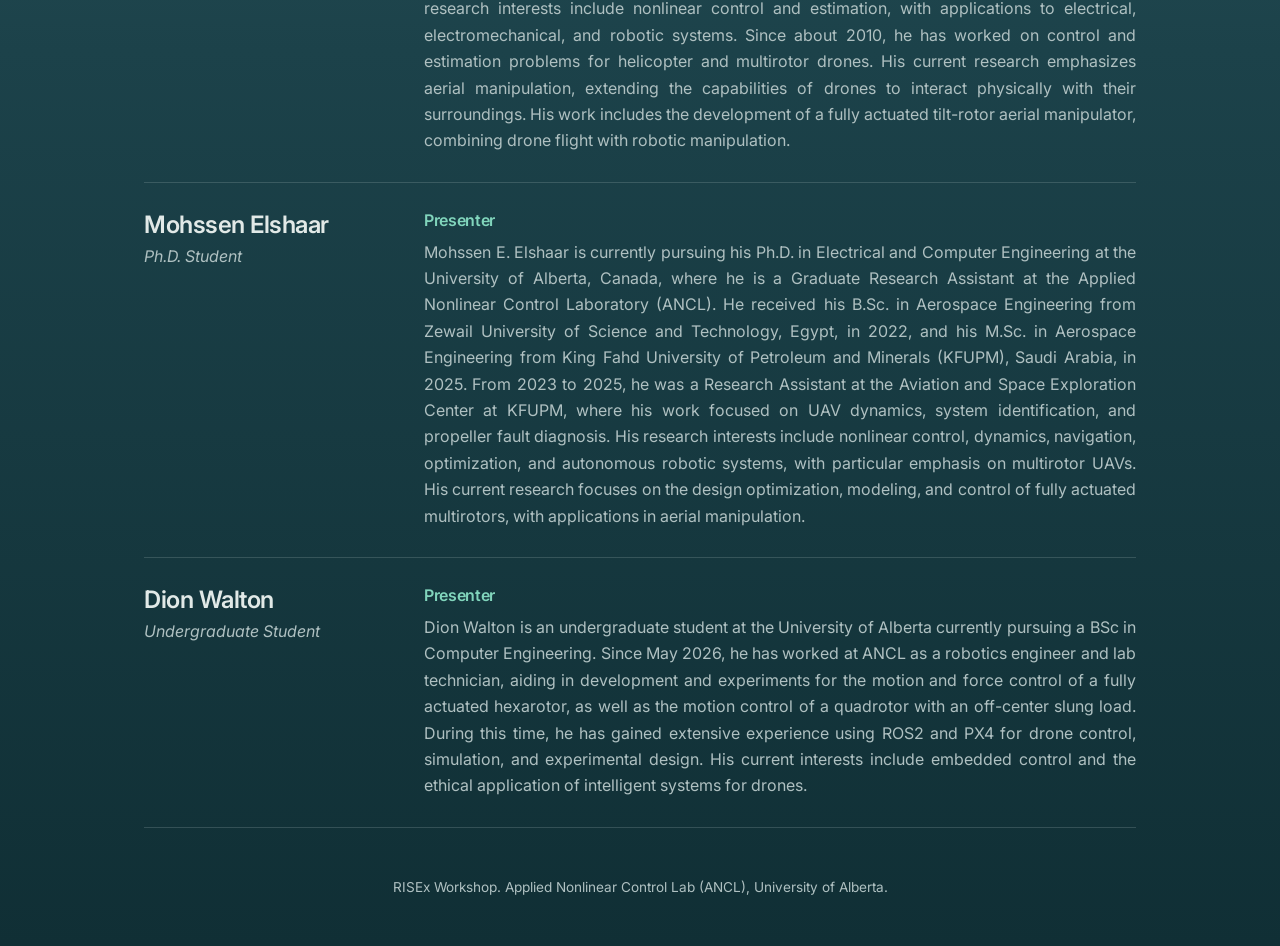
==== commit fc92fc9b: "added tentative room #" ====
--- a/index.html
+++ b/index.html
@@ -58,7 +58,7 @@
       <p>Reserve your seat now. Spaces are limited.</p>
       <dl class="when">
         <dt>When</dt><dd>November 12, 2026, 15:30 to 17:00</dd>
-        <dt>Where</dt><dd>INSERT Building, Room number, University of Alberta</dd>
+        <dt>Where</dt><dd>ECERF W6-006, University of Alberta (<a href="https://maps.app.goo.gl/ZKnCwWi2fNKg6QhK7">map</a>)</dd>
       </dl>
     </div>
 
